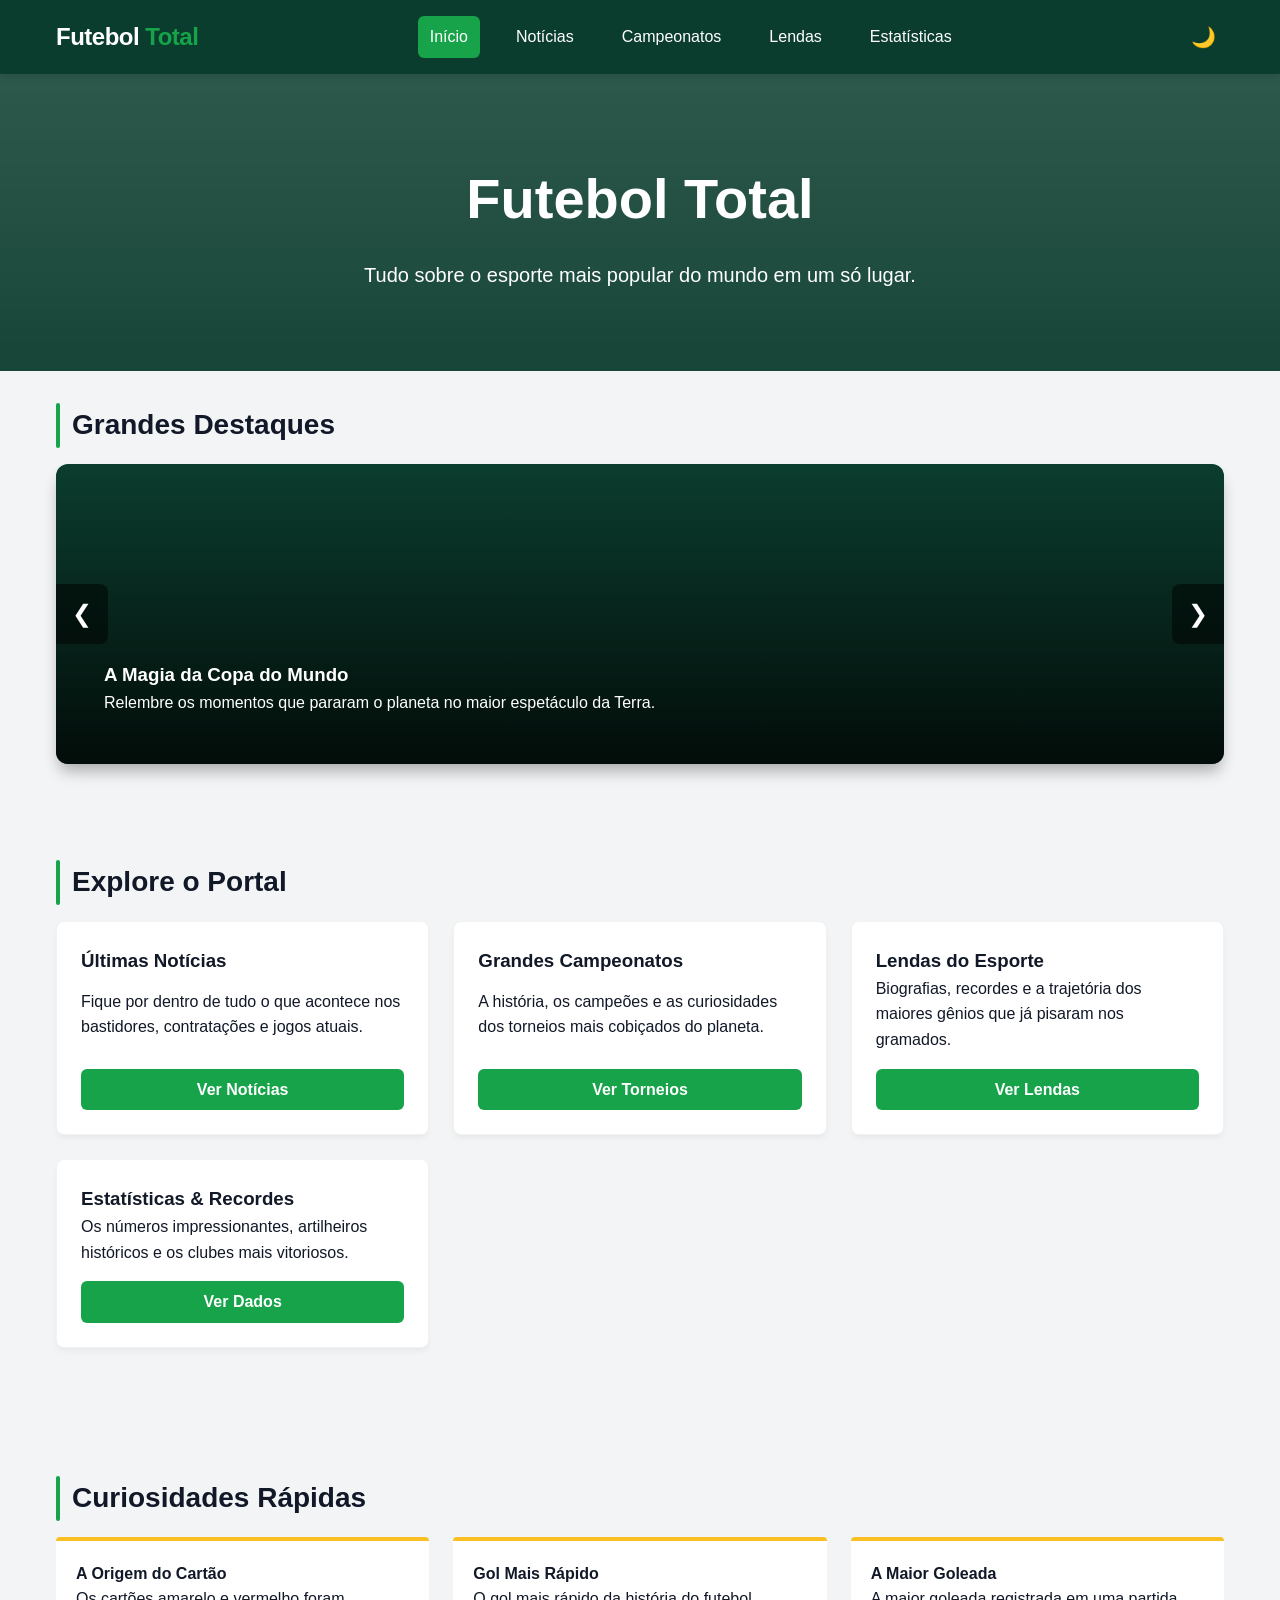
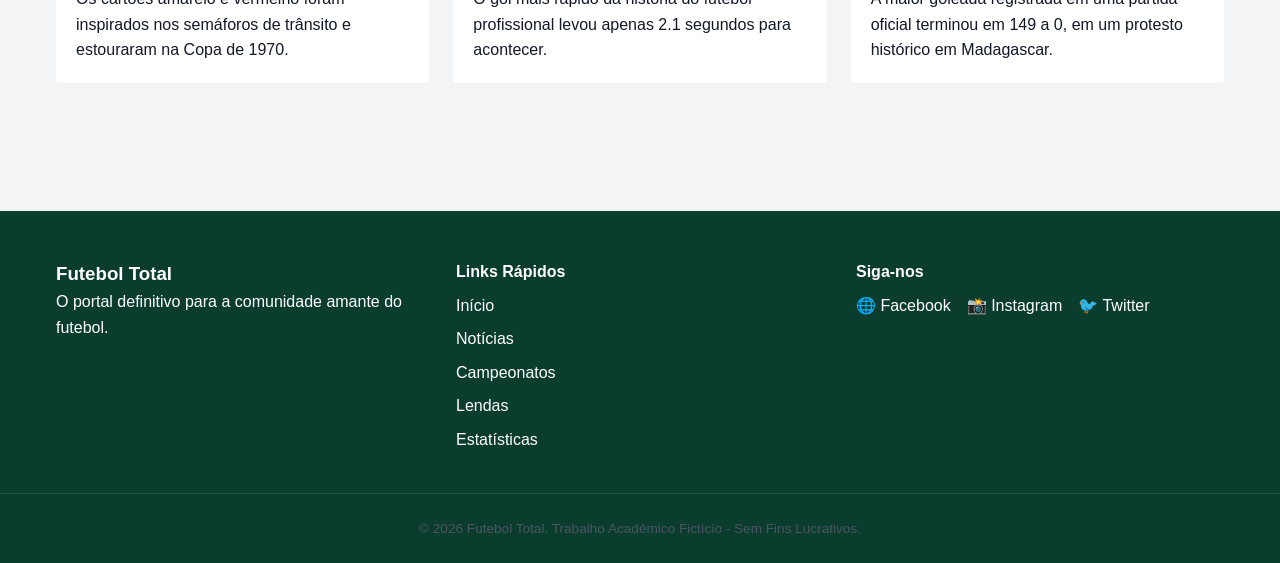
==== index.html @ fcc427a7 "chore: estrutura inicial do projeto" ====
<!DOCTYPE html>
<html lang="pt-BR">
<head>
    <meta charset="UTF-8">
    <meta name="viewport" content="width=device-width, initial-scale=1.0">
    <title>Futebol Total - O Seu Portal do Futebol</title>
    <link rel="stylesheet" href="style.css">
</head>
<body>
    <header class="main-header">
        <div class="header-container">
            <a href="index.html" class="logo">Futebol <span>Total</span></a>
            <button class="menu-toggle" aria-label="Abrir Menu">☰</button>
            <nav class="nav-menu">
                <a href="index.html" class="active">Início</a>
                <a href="noticias.html">Notícias</a>
                <a href="campeonatos.html">Campeonatos</a>
                <a href="lendas.html">Lendas</a>
                <a href="estatisticas.html">Estatísticas</a>
            </nav>
            <button id="theme-toggle" class="theme-btn" aria-label="Mudar Tema">🌙</button>
        </div>
    </header>

    <main>
        <section class="hero">
            <div class="hero-content">
                <h1>Futebol Total</h1>
                <p>Tudo sobre o esporte mais popular do mundo em um só lugar.</p>
            </div>
        </section>

        <section class="carousel-section container">
            <h2 class="section-title">Grandes Destaques</h2>
            <div class="carousel">
                <div class="carousel-container">
                    <div class="carousel-slide active">
                        <div class="slide-content">
                            <h3>A Magia da Copa do Mundo</h3>
                            <p>Relembre os momentos que pararam o planeta no maior espetáculo da Terra.</p>
                        </div>
                    </div>
                    <div class="carousel-slide">
                        <div class="slide-content">
                            <h3>A Evolução Tática</h3>
                            <p>Como os grandes treinadores mudaram a forma de jogar futebol nas últimas décadas.</p>
                        </div>
                    </div>
                    <div class="carousel-slide">
                        <div class="slide-content">
                            <h3>Os Novos Talentos</h3>
                            <p>Quem são os jovens que prometem dominar o cenário mundial nos próximos anos.</p>
                        </div>
                    </div>
                </div>
                <button class="carousel-btn prev">❮</button>
                <button class="carousel-btn next">❯</button>
            </div>
        </section>

        <section class="categories container">
            <h2 class="section-title">Explore o Portal</h2>
            <div class="grid-layout">
                <div class="card flex-card">
                    <h3>Últimas Notícias</h3>
                    <p>Fique por dentro de tudo o que acontece nos bastidores, contratações e jogos atuais.</p>
                    <a href="noticias.html" class="btn">Ver Notícias</a>
                </div>
                <div class="card flex-card">
                    <h3>Grandes Campeonatos</h3>
                    <p>A história, os campeões e as curiosidades dos torneios mais cobiçados do planeta.</p>
                    <a href="campeonatos.html" class="btn">Ver Torneios</a>
                </div>
                <div class="card flex-card">
                    <h3>Lendas do Esporte</h3>
                    <p>Biografias, recordes e a trajetória dos maiores gênios que já pisaram nos gramados.</p>
                    <a href="lendas.html" class="btn">Ver Lendas</a>
                </div>
                <div class="card flex-card">
                    <h3>Estatísticas & Recordes</h3>
                    <p>Os números impressionantes, artilheiros históricos e os clubes mais vitoriosos.</p>
                    <a href="estatisticas.html" class="btn">Ver Dados</a>
                </div>
            </div>
        </section>

        <section class="trivia-section container">
            <h2 class="section-title">Curiosidades Rápidas</h2>
            <div class="grid-layout">
                <div class="trivia-card">
                    <h4>A Origem do Cartão</h4>
                    <p>Os cartões amarelo e vermelho foram inspirados nos semáforos de trânsito e estouraram na Copa de 1970.</p>
                </div>
                <div class="trivia-card">
                    <h4>Gol Mais Rápido</h4>
                    <p>O gol mais rápido da história do futebol profissional levou apenas 2.1 segundos para acontecer.</p>
                </div>
                <div class="trivia-card">
                    <h4>A Maior Goleada</h4>
                    <p>A maior goleada registrada em uma partida oficial terminou em 149 a 0, em um protesto histórico em Madagascar.</p>
                </div>
            </div>
        </section>
    </main>

    <footer class="main-footer">
        <div class="footer-container">
            <div class="footer-info">
                <h3>Futebol Total</h3>
                <p>O portal definitivo para a comunidade amante do futebol.</p>
            </div>
            <div class="footer-links">
                <h4>Links Rápidos</h4>
                <ul>
                    <li><a href="index.html">Início</a></li>
                    <li><a href="noticias.html">Notícias</a></li>
                    <li><a href="campeonatos.html">Campeonatos</a></li>
                    <li><a href="lendas.html">Lendas</a></li>
                    <li><a href="estatisticas.html">Estatísticas</a></li>
                </ul>
            </div>
            <div class="footer-social">
                <h4>Siga-nos</h4>
                <div class="social-icons">
                    <a href="#">🌐 Facebook</a>
                    <a href="#">📸 Instagram</a>
                    <a href="#">🐦 Twitter</a>
                </div>
            </div>
        </div>
        <div class="footer-bottom">
            <p>&copy; 2026 Futebol Total. Trabalho Acadêmico Fictício - Sem Fins Lucrativos.</p>
        </div>
    </footer>

    <button id="back-to-top" title="Voltar ao Topo">↑</button>

    <script src="js/script.js"></script>
</body>
</html>
---- style.css ----
/* ==========================================================================
   RESET & VARIÁVEIS DO SISTEMA
   ========================================================================== */
:root {
    --primary: #0B3D2E;
    --accent: #16A34A;
    --bg-light: #F3F4F6;
    --bg-card: #FFFFFF;
    --text-main: #111827;
    --text-muted: #4B5563;
    --gold: #FBBF24;
    --white: #FFFFFF;
    --transition: all 0.3s ease;
}

[data-theme="dark"] {
    --primary: #052219;
    --accent: #22C55E;
    --bg-light: #0F172A;
    --bg-card: #1E293B;
    --text-main: #F8FAFC;
    --text-muted: #94A3B8;
}

* {
    box-sizing: border-box;
    margin: 0;
    padding: 0;
}

body {
    font-family: -apple-system, BlinkMacSystemFont, "Segoe UI", Roboto, Helvetica, Arial, sans-serif;
    background-color: var(--bg-light);
    color: var(--text-main);
    line-height: 1.6;
    transition: var(--transition);
}

a {
    color: inherit;
    text-decoration: none;
}

.container {
    max-width: 1200px;
    margin: 0 auto;
    padding: 2rem 1rem;
}

/* ==========================================================================
   HEADER & NAVBAR
   ========================================================================== */
.main-header {
    background-color: var(--primary);
    color: var(--white);
    position: sticky;
    top: 0;
    z-index: 1000;
    box-shadow: 0 4px 6px -1px rgba(0,0,0,0.1);
}

.header-container {
    max-width: 1200px;
    margin: 0 auto;
    padding: 1rem;
    display: flex;
    justify-content: space-between;
    align-items: center;
}

.logo {
    font-size: 1.5rem;
    font-weight: 800;
    letter-spacing: -0.5px;
}

.logo span {
    color: var(--accent);
}

.nav-menu {
    display: flex;
    gap: 1.5rem;
}

.nav-menu a {
    font-weight: 500;
    font-size: 1rem;
    padding: 0.5rem 0.75rem;
    border-radius: 0.375rem;
    transition: var(--transition);
}

.nav-menu a:hover, .nav-menu a.active {
    background-color: var(--accent);
    color: var(--white);
}

.theme-btn {
    background: none;
    border: none;
    font-size: 1.25rem;
    cursor: pointer;
    padding: 0.5rem;
    border-radius: 50%;
    transition: var(--transition);
}

.menu-toggle {
    display: none;
    background: none;
    border: none;
    color: var(--white);
    font-size: 1.5rem;
    cursor: pointer;
}

/* ==========================================================================
   HERO & CARROSSEL
   ========================================================================== */
.hero {
    background: linear-gradient(rgba(11, 61, 46, 0.85), rgba(11, 61, 46, 0.95)), repeating-linear-gradient(45deg, transparent, transparent 20px, rgba(255,255,255,0.02) 20px, rgba(255,255,255,0.02) 40px);
    color: var(--white);
    text-align: center;
    padding: 5rem 1rem;
}

.hero h1 {
    font-size: 3.5rem;
    font-weight: 900;
    margin-bottom: 1rem;
}

.hero p {
    font-size: 1.25rem;
    max-width: 600px;
    margin: 0 auto;
}

.carousel-section {
    margin-top: -2rem;
}

.carousel {
    position: relative;
    background: var(--primary);
    border-radius: 0.75rem;
    overflow: hidden;
    color: var(--white);
    box-shadow: 0 10px 15px -3px rgba(0, 0, 0, 0.3);
}

.carousel-container {
    display: flex;
    height: 300px;
}

.carousel-slide {
    min-width: 100%;
    display: none;
    align-items: flex-end;
    padding: 3rem;
    background: linear-gradient(transparent, rgba(0,0,0,0.8));
}

.carousel-slide.active {
    display: flex;
}

.carousel-btn {
    position: absolute;
    top: 50%;
    transform: translateY(-50%);
    background: rgba(0,0,0,0.5);
    border: none;
    color: white;
    padding: 1rem;
    cursor: pointer;
    font-size: 1.5rem;
    border-radius: 0 0.5rem 0.5rem 0;
}

.carousel-btn.next {
    right: 0;
    border-radius: 0.5rem 0 0 0.5rem;
}

/* ==========================================================================
   LAYOUT GRID & COMPONENTES CARDS
   ========================================================================== */
.section-title {
    font-size: 1.75rem;
    margin: 2rem 0 1rem;
    position: relative;
    padding-left: 1rem;
}

.section-title::before {
    content: '';
    position: absolute;
    left: 0;
    top: 0;
    bottom: 0;
    width: 4px;
    background-color: var(--accent);
    border-radius: 2px;
}

.grid-layout {
    display: grid;
    grid-template-columns: repeat(auto-fit, minmax(280px, 1fr));
    gap: 1.5rem;
    margin-bottom: 2rem;
}

.card {
    background-color: var(--bg-card);
    border-radius: 0.5rem;
    padding: 1.5rem;
    box-shadow: 0 4px 6px -1px rgba(0,0,0,0.05);
    transition: transform 0.2s ease, box-shadow 0.2s ease;
    border: 1px solid rgba(0,0,0,0.05);
}

.card:hover {
    transform: translateY(-4px);
    box-shadow: 0 10px 15px -3px rgba(0,0,0,0.1);
}

.flex-card {
    display: flex;
    flex-direction: column;
    justify-content: space-between;
}

.btn {
    display: inline-block;
    background-color: var(--accent);
    color: var(--white);
    padding: 0.5rem 1rem;
    border-radius: 0.375rem;
    text-align: center;
    font-weight: 600;
    margin-top: 1rem;
    transition: opacity 0.2s;
}

.btn:hover {
    opacity: 0.9;
}

/* ==========================================================================
   PÁGINAS ESPECÍFICAS
   ========================================================================== */
/* Notícias */
.search-container {
    margin: 1.5rem 0;
}

#search-input {
    width: 100%;
    padding: 0.75rem 1rem;
    border-radius: 0.5rem;
    border: 2px solid var(--primary);
    background-color: var(--bg-card);
    color: var(--text-main);
    font-size: 1rem;
}

.news-card {
    padding: 0;
    overflow: hidden;
}

.news-image-placeholder {
    height: 180px;
    background-color: var(--primary);
    opacity: 0.15;
    display: flex;
    align-items: center;
    justify-content: center;
    font-size: 4rem;
}

.news-content {
    padding: 1.25rem;
}

.news-date {
    font-size: 0.85rem;
    color: var(--text-muted);
    display: block;
    margin-bottom: 0.5rem;
}

/* Campeonatos */
.tournament-card {
    display: flex;
    gap: 1.5rem;
}

.tournament-badge {
    font-size: 3rem;
    align-self: flex-start;
}

.creation-year {
    color: var(--text-muted);
    font-size: 0.9rem;
    margin-bottom: 0.5rem;
}

.curiosity {
    background-color: var(--bg-light);
    padding: 0.75rem;
    border-left: 3px solid var(--gold);
    margin-top: 1rem;
    font-style: italic;
    font-size: 0.95rem;
}

/* Lendas */
.vertical-cards {
    grid-template-columns: 1fr;
}

.legend-card {
    display: flex;
    gap: 2rem;
    align-items: center;
}

.legend-avatar {
    font-size: 4rem;
    background: var(--bg-light);
    padding: 1.5rem;
    border-radius: 50%;
    min-width: 120px;
    text-align: center;
}

.bio {
    margin: 0.5rem 0;
}

.titles {
    font-size: 0.95rem;
    color: var(--accent);
}

.legend-curiosity {
    margin-top: 0.5rem;
    font-size: 0.9rem;
    color: var(--text-muted);
}

/* Estatísticas & Contadores */
.counters-grid {
    display: grid;
    grid-template-columns: repeat(auto-fit, minmax(200px, 1fr));
    gap: 1.5rem;
    text-align: center;
    margin: 2rem 0;
}

.counter-card {
    background: var(--primary);
    color: var(--white);
    padding: 2rem;
    border-radius: 0.5rem;
}

.counter-number {
    font-size: 3rem;
    font-weight: 800;
    color: var(--gold);
}

.tables-section {
    display: grid;
    grid-template-columns: repeat(auto-fit, minmax(450px, 1fr));
    gap: 2rem;
    margin-top: 2rem;
}

.table-wrapper {
    background: var(--bg-card);
    padding: 1.5rem;
    border-radius: 0.5rem;
    overflow-x: auto;
}

table {
    width: 100%;
    border-collapse: collapse;
    margin-top: 1rem;
    text-align: left;
}

th, td {
    padding: 0.75rem 1rem;
    border-bottom: 1px solid var(--bg-light);
}

th {
    background-color: var(--primary);
    color: var(--white);
}

/* Curiosidades Home */
.trivia-card {
    background-color: var(--bg-card);
    border-top: 4px solid var(--gold);
    padding: 1.25rem;
    border-radius: 0.25rem;
}

/* ==========================================================================
   FOOTER
   ========================================================================== */
.main-footer {
    background-color: var(--primary);
    color: var(--white);
    margin-top: 4rem;
    padding-top: 3rem;
}

.footer-container {
    max-width: 1200px;
    margin: 0 auto;
    padding: 0 1rem;
    display: grid;
    grid-template-columns: repeat(auto-fit, minmax(200px, 1fr));
    gap: 2rem;
}

.footer-links ul {
    list-style: none;
    margin-top: 0.5rem;
}

.footer-links li {
    margin-bottom: 0.5rem;
}

.footer-links a:hover {
    color: var(--accent);
}

.social-icons {
    display: flex;
    gap: 1rem;
    margin-top: 0.5rem;
}

.footer-bottom {
    text-align: center;
    padding: 1.5rem;
    margin-top: 2rem;
    border-top: 1px solid rgba(255,255,255,0.1);
    font-size: 0.85rem;
    color: var(--text-muted);
}

/* Componente Voltar ao Topo */
#back-to-top {
    position: fixed;
    bottom: 20px;
    right: -60px;
    background-color: var(--accent);
    color: white;
    border: none;
    padding: 0.75rem 1rem;
    border-radius: 0.25rem;
    cursor: pointer;
    transition: right 0.4s ease;
    z-index: 999;
}

#back-to-top.show {
    right: 20px;
}

.hidden { display: none !important; }
.text-center { text-align: center; }

/* ==========================================================================
   RESPONSIVIDADE (MEDIA QUERIES)
   ========================================================================== */
@media (max-width: 768px) {
    .menu-toggle {
        display: block;
    }

    .nav-menu {
        display: none;
        flex-direction: column;
        position: absolute;
        top: 100%;
        left: 0;
        right: 0;
        background-color: var(--primary);
        padding: 1rem;
        box-shadow: 0 4px 6px rgba(0,0,0,0.1);
    }

    .nav-menu.open {
        display: flex;
    }

    .hero h1 {
        font-size: 2.5rem;
    }

    .legend-card {
        flex-direction: column;
        text-align: center;
    }

    .tables-section {
        grid-template-columns: 1fr;
    }
}
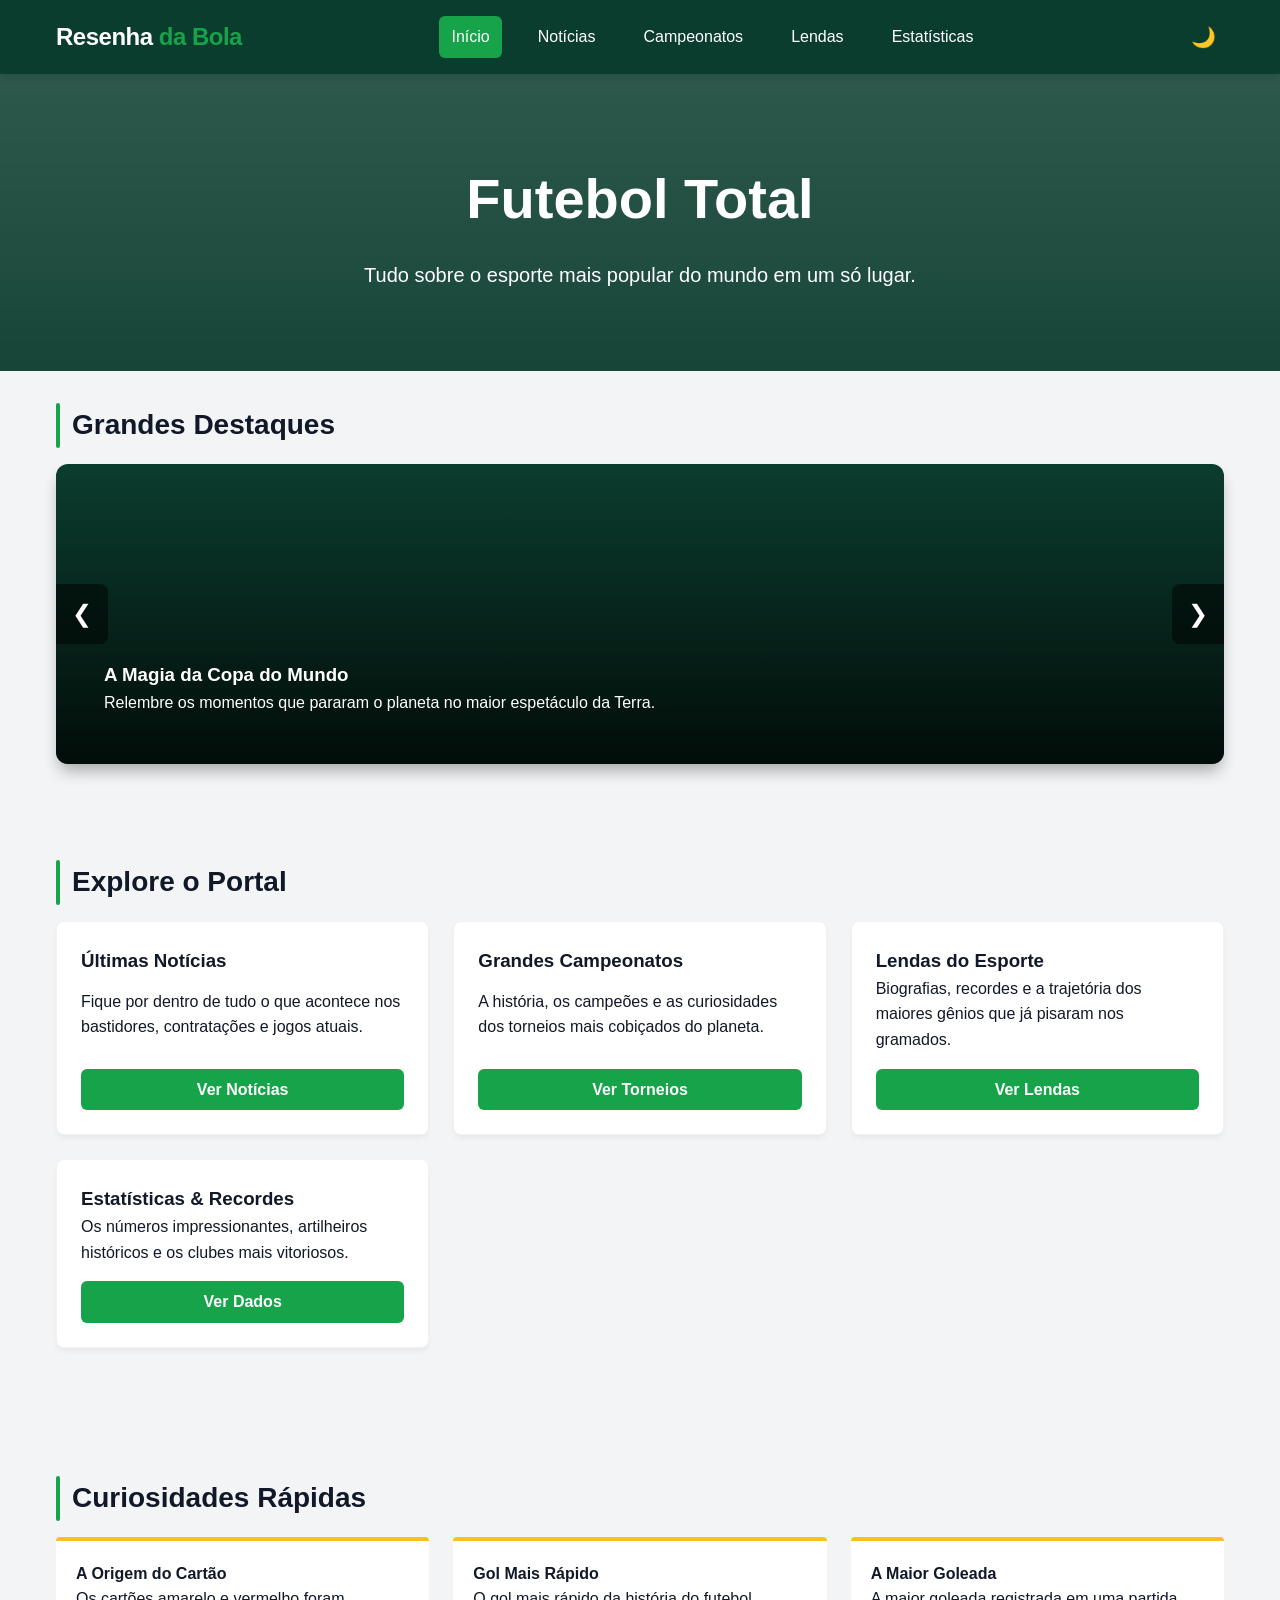
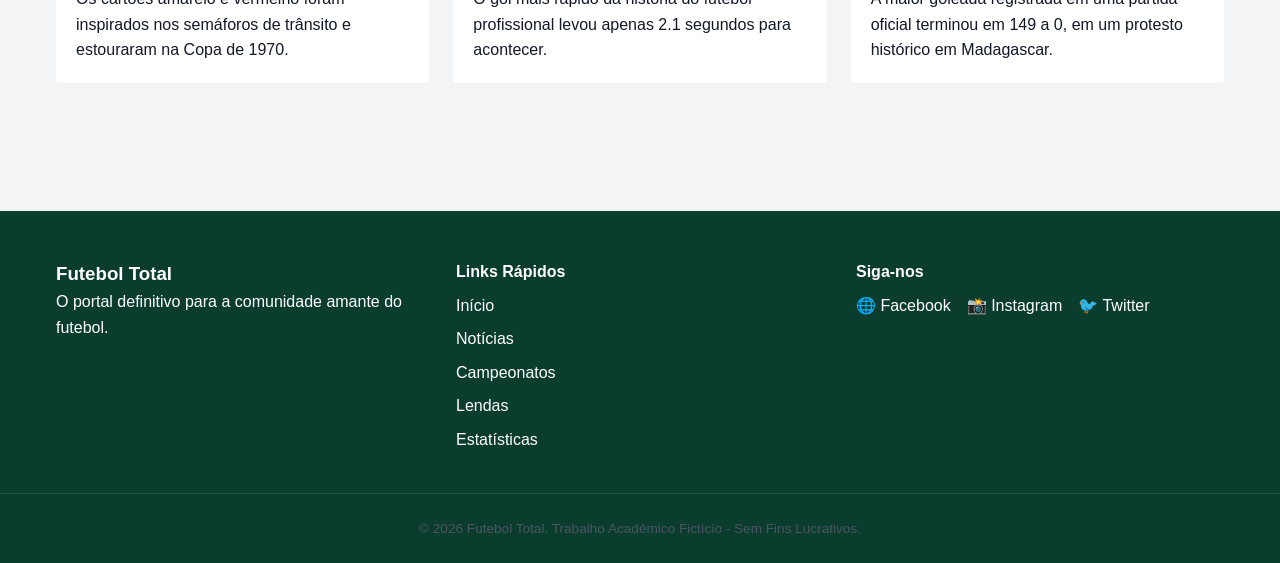
==== commit 5262d505: "Modificando o título do site e adcionando o JavaScript" ====
--- a/index.html
+++ b/index.html
@@ -3,13 +3,13 @@
 <head>
     <meta charset="UTF-8">
     <meta name="viewport" content="width=device-width, initial-scale=1.0">
-    <title>Futebol Total - O Seu Portal do Futebol</title>
+    <title>Resenha da Bola - O Seu Portal do Futebol</title>
     <link rel="stylesheet" href="style.css">
 </head>
 <body>
     <header class="main-header">
         <div class="header-container">
-            <a href="index.html" class="logo">Futebol <span>Total</span></a>
+            <a href="index.html" class="logo">Resenha <span>da Bola</span></a>
             <button class="menu-toggle" aria-label="Abrir Menu">☰</button>
             <nav class="nav-menu">
                 <a href="index.html" class="active">Início</a>
--- a/style.css
+++ b/style.css
@@ -331,12 +331,18 @@
 }
 
 .legend-avatar {
-    font-size: 4rem;
-    background: var(--bg-light);
-    padding: 1.5rem;
+    width: 120px;
+    height: 120px;
     border-radius: 50%;
-    min-width: 120px;
-    text-align: center;
+    overflow: hidden;
+    border: 3px solid var(--accent);
+    flex-shrink: 0;
+}
+
+.legend-avatar img{
+    width:100%;
+    height:100%;
+    object-fit:cover;
 }
 
 .bio {
@@ -520,4 +526,24 @@
     .tables-section {
         grid-template-columns: 1fr;
     }
+}
+.titles-box{
+    margin-top:15px;
+    background:var(--bg-light);
+    padding:12px;
+    border-radius:10px;
+}
+
+.titles-box h4{
+    color:var(--accent);
+    margin-bottom:10px;
+}
+
+.titles-list{
+    list-style:none;
+}
+
+.titles-list li{
+    padding:6px 0;
+    border-bottom:1px solid rgba(255,255,255,0.1);
 }
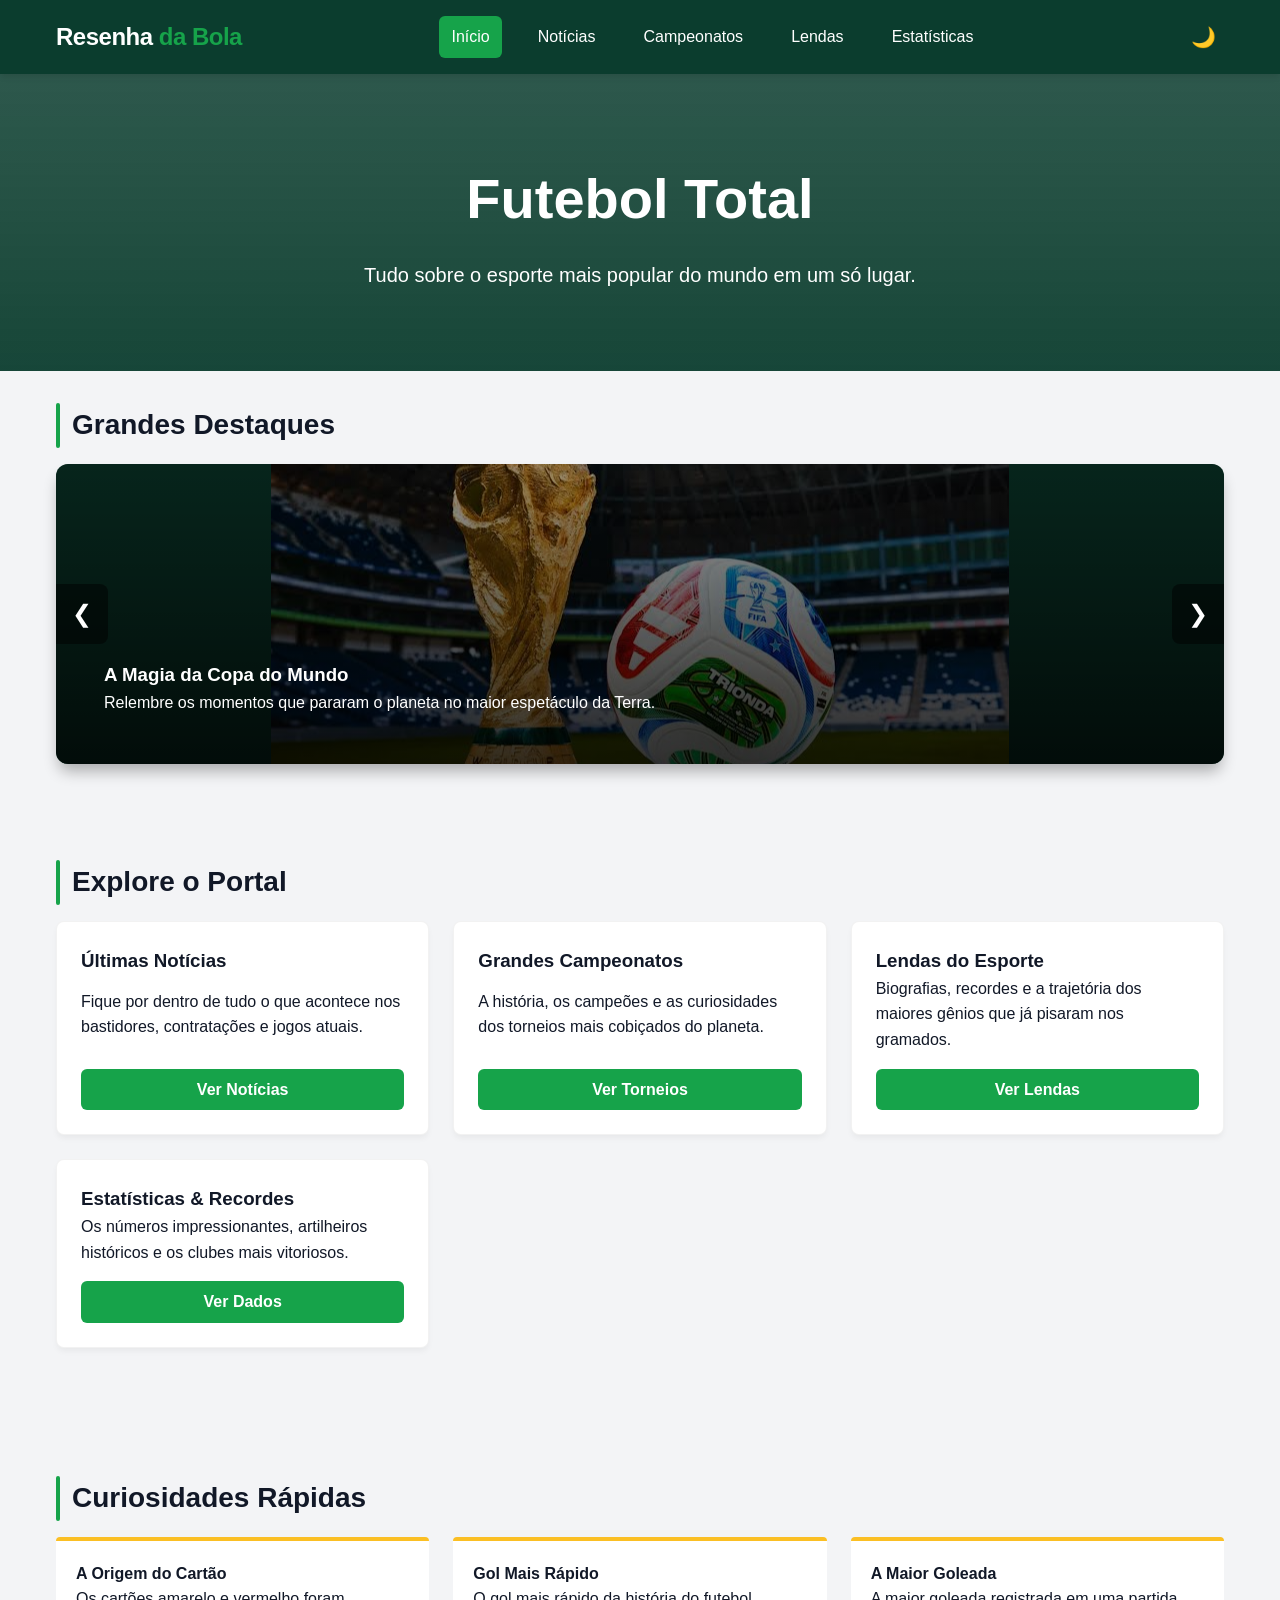
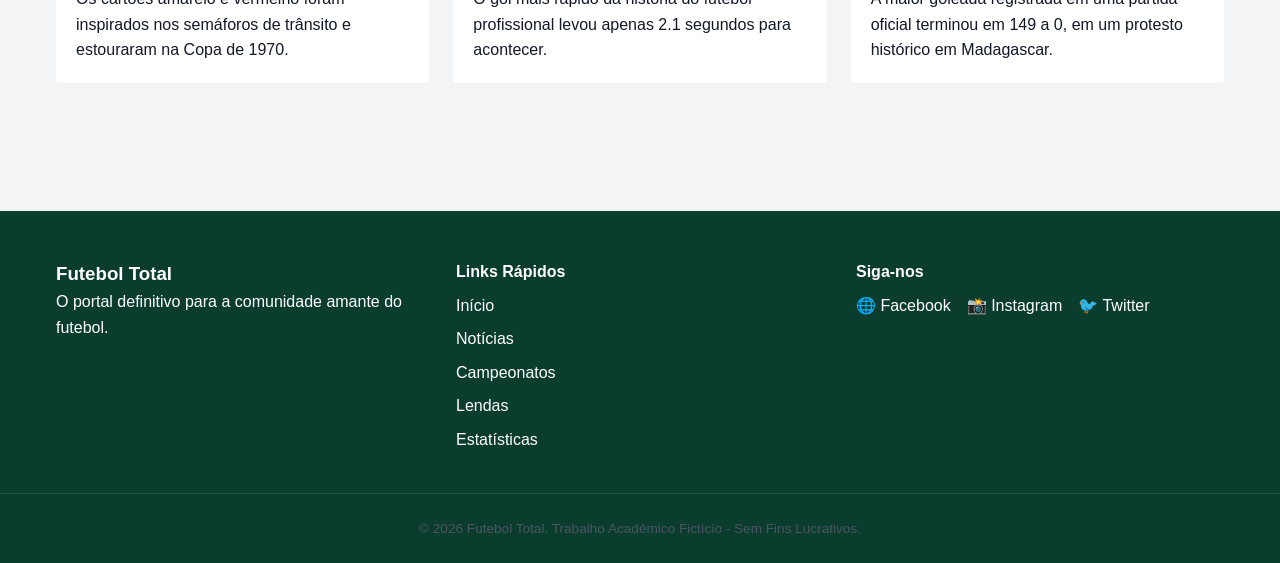
==== commit 524f615d: "Adicionando imagens ao carrosel do home" ====
--- a/index.html
+++ b/index.html
@@ -29,24 +29,29 @@
                 <p>Tudo sobre o esporte mais popular do mundo em um só lugar.</p>
             </div>
         </section>
-
+        
         <section class="carousel-section container">
             <h2 class="section-title">Grandes Destaques</h2>
             <div class="carousel">
                 <div class="carousel-container">
-                    <div class="carousel-slide active">
+                    <!-- Slide 1 -->
+                    <div class="carousel-slide active" style="background-image: linear-gradient(rgba(0,0,0,0.4), rgba(0,0,0,0.8)), url('imagens/copa.jpg');">
                         <div class="slide-content">
                             <h3>A Magia da Copa do Mundo</h3>
                             <p>Relembre os momentos que pararam o planeta no maior espetáculo da Terra.</p>
                         </div>
                     </div>
-                    <div class="carousel-slide">
+                    
+                    <!-- Slide 2 -->
+                    <div class="carousel-slide" style="background-image: linear-gradient(rgba(0,0,0,0.4), rgba(0,0,0,0.8)), url('imagens/Esquema-tatico-de-vendas-televendas-cobranca.jpg');">
                         <div class="slide-content">
                             <h3>A Evolução Tática</h3>
                             <p>Como os grandes treinadores mudaram a forma de jogar futebol nas últimas décadas.</p>
                         </div>
                     </div>
-                    <div class="carousel-slide">
+
+                    <!-- Slide 3 -->
+                    <div class="carousel-slide" style="background-image: linear-gradient(rgba(0,0,0,0.4), rgba(0,0,0,0.8)), url('imagens/37543b78-9ab7-4645-9b14-e1825a8aa7e4.jpg');">
                         <div class="slide-content">
                             <h3>Os Novos Talentos</h3>
                             <p>Quem são os jovens que prometem dominar o cenário mundial nos próximos anos.</p>
--- a/style.css
+++ b/style.css
@@ -160,7 +160,11 @@
     display: none;
     align-items: flex-end;
     padding: 3rem;
-    background: linear-gradient(transparent, rgba(0,0,0,0.8));
+    
+    /* Propriedades para a imagem ocupar todo o card sem distorcer */
+    
+    background-position: center;
+    background-repeat: no-repeat;
 }
 
 .carousel-slide.active {
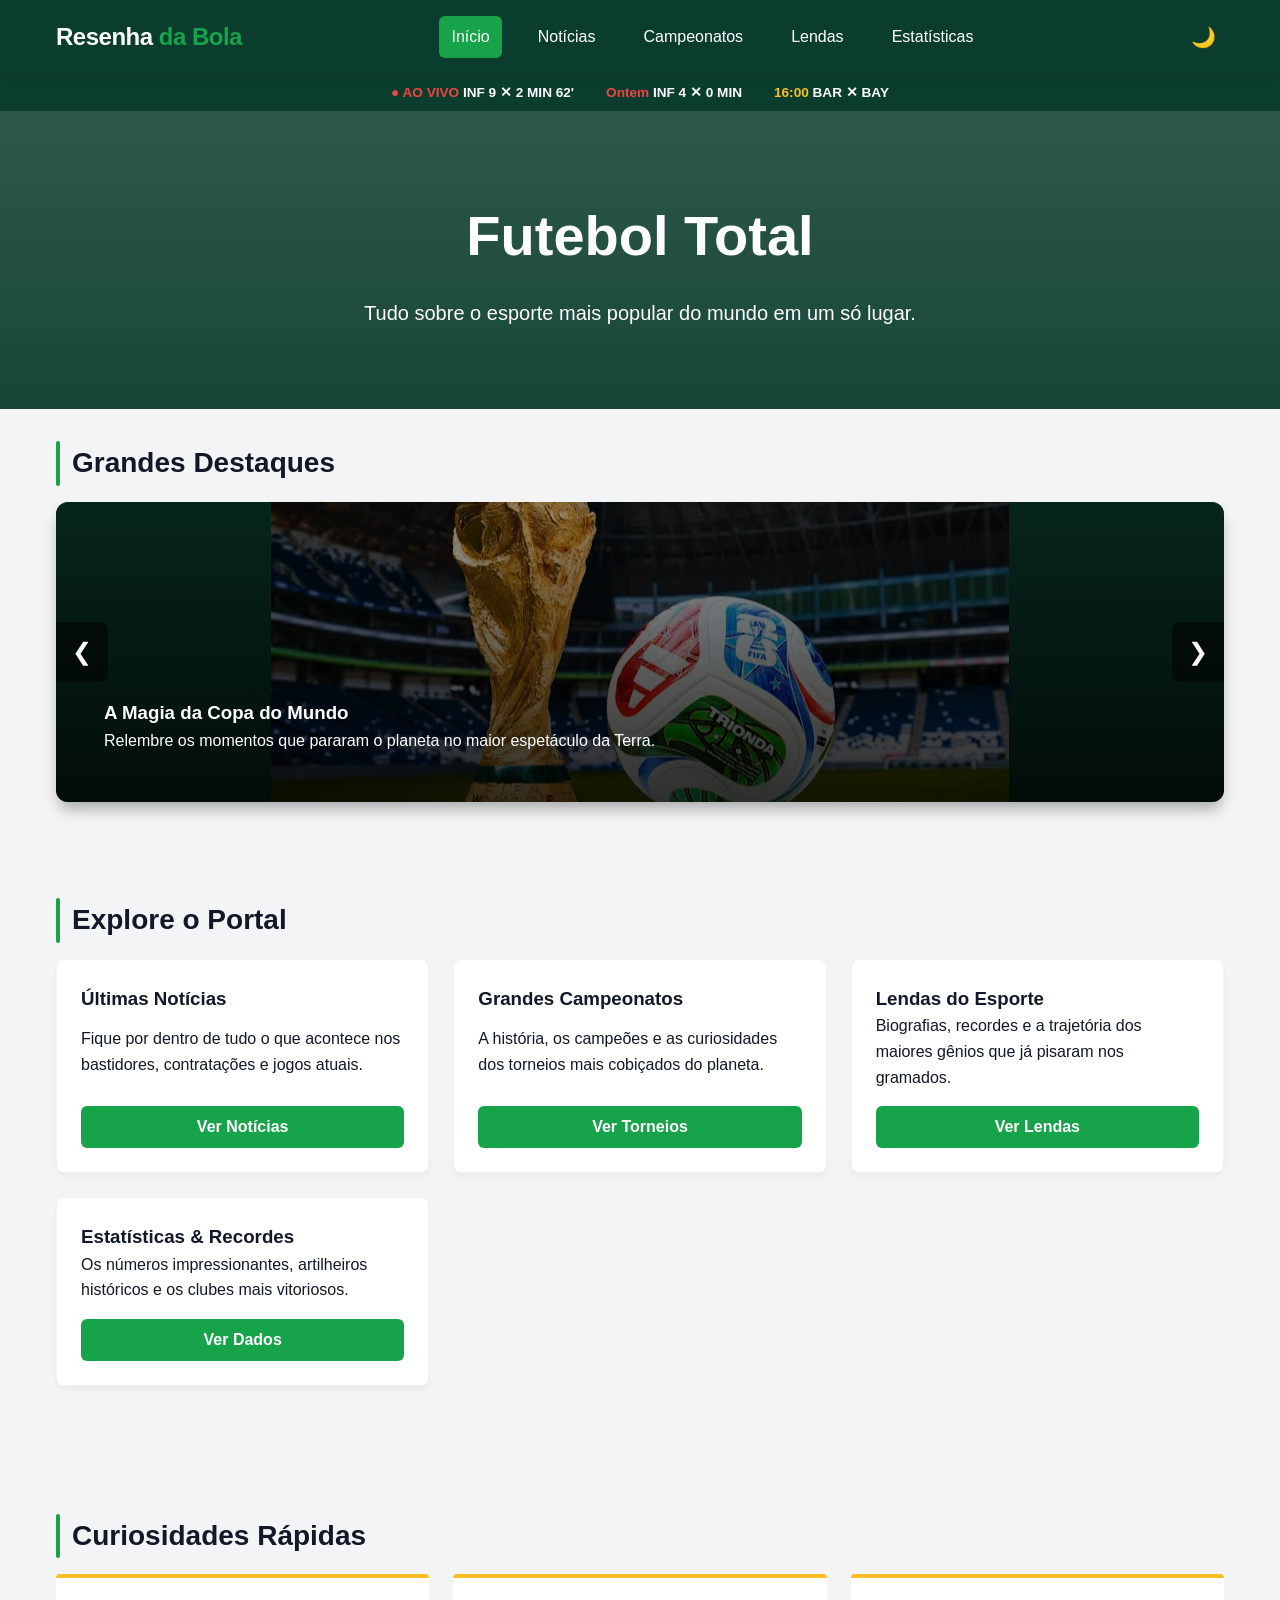
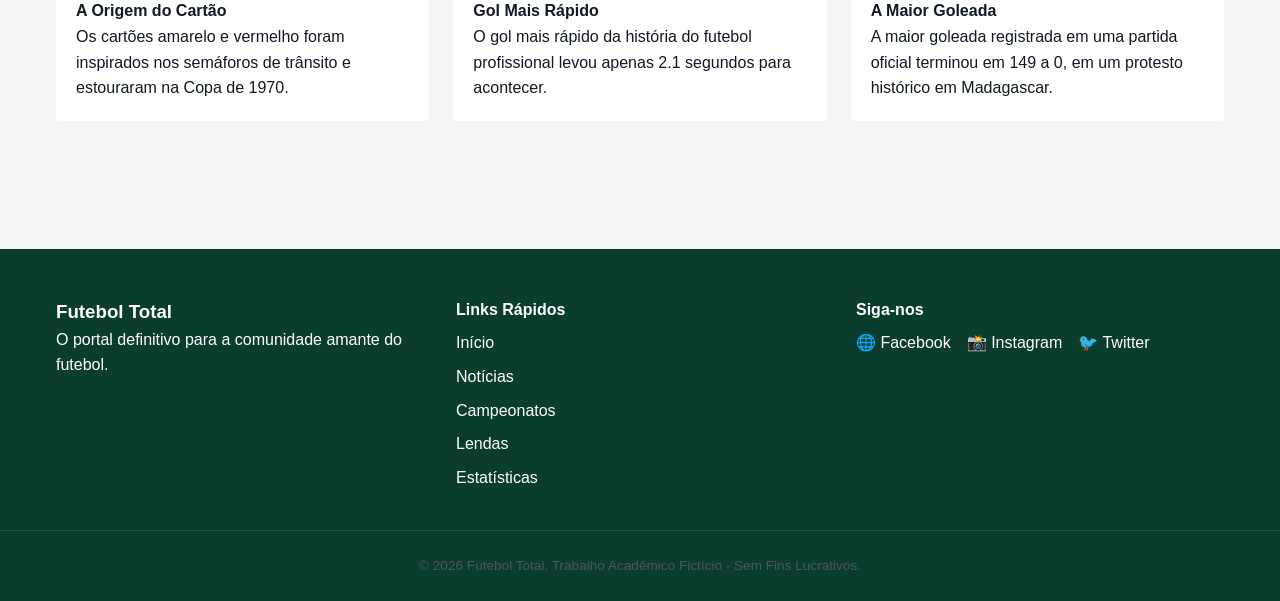
==== commit 0cf9ff09: "Adicionando painel de jogos no home" ====
--- a/index.html
+++ b/index.html
@@ -21,7 +21,23 @@
             <button id="theme-toggle" class="theme-btn" aria-label="Mudar Tema">🌙</button>
         </div>
     </header>
-
+    <div class="live-ticker">
+    <div class="ticker-wrapper">
+        <div class="ticker-item live">
+            <span class="badge-live">● AO VIVO</span>
+            <span class="teams">INF 9 ✕ 2 MIN</span>
+            <span class="match-time">62'</span>
+        </div>
+        <div class="ticker-item live">
+            <span class="badge-live">Ontem</span>
+            <span class="teams">INF 4 ✕ 0 MIN</span>
+        </div>
+        <div class="ticker-item">
+            <span class="badge-next">16:00</span>
+            <span class="teams">BAR ✕ BAY</span>
+        </div>
+    </div>
+</div>
     <main>
         <section class="hero">
             <div class="hero-content">
--- a/style.css
+++ b/style.css
@@ -114,6 +114,24 @@
     font-size: 1.5rem;
     cursor: pointer;
 }
+/* ==========================================================================
+   JOGOS
+   ========================================================================== */
+.live-ticker {
+    background-color: var(--primary);
+    color: var(--white);
+    padding: 0.5rem 0;
+    font-size: 0.85rem;
+    font-weight: bold;
+}
+.ticker-wrapper {
+    display: flex;
+    justify-content: center;
+    gap: 2rem;
+    flex-wrap: wrap;
+}
+.badge-live { color: #EF4444; }
+.badge-next { color: var(--gold); }
 
 /* ==========================================================================
    HERO & CARROSSEL
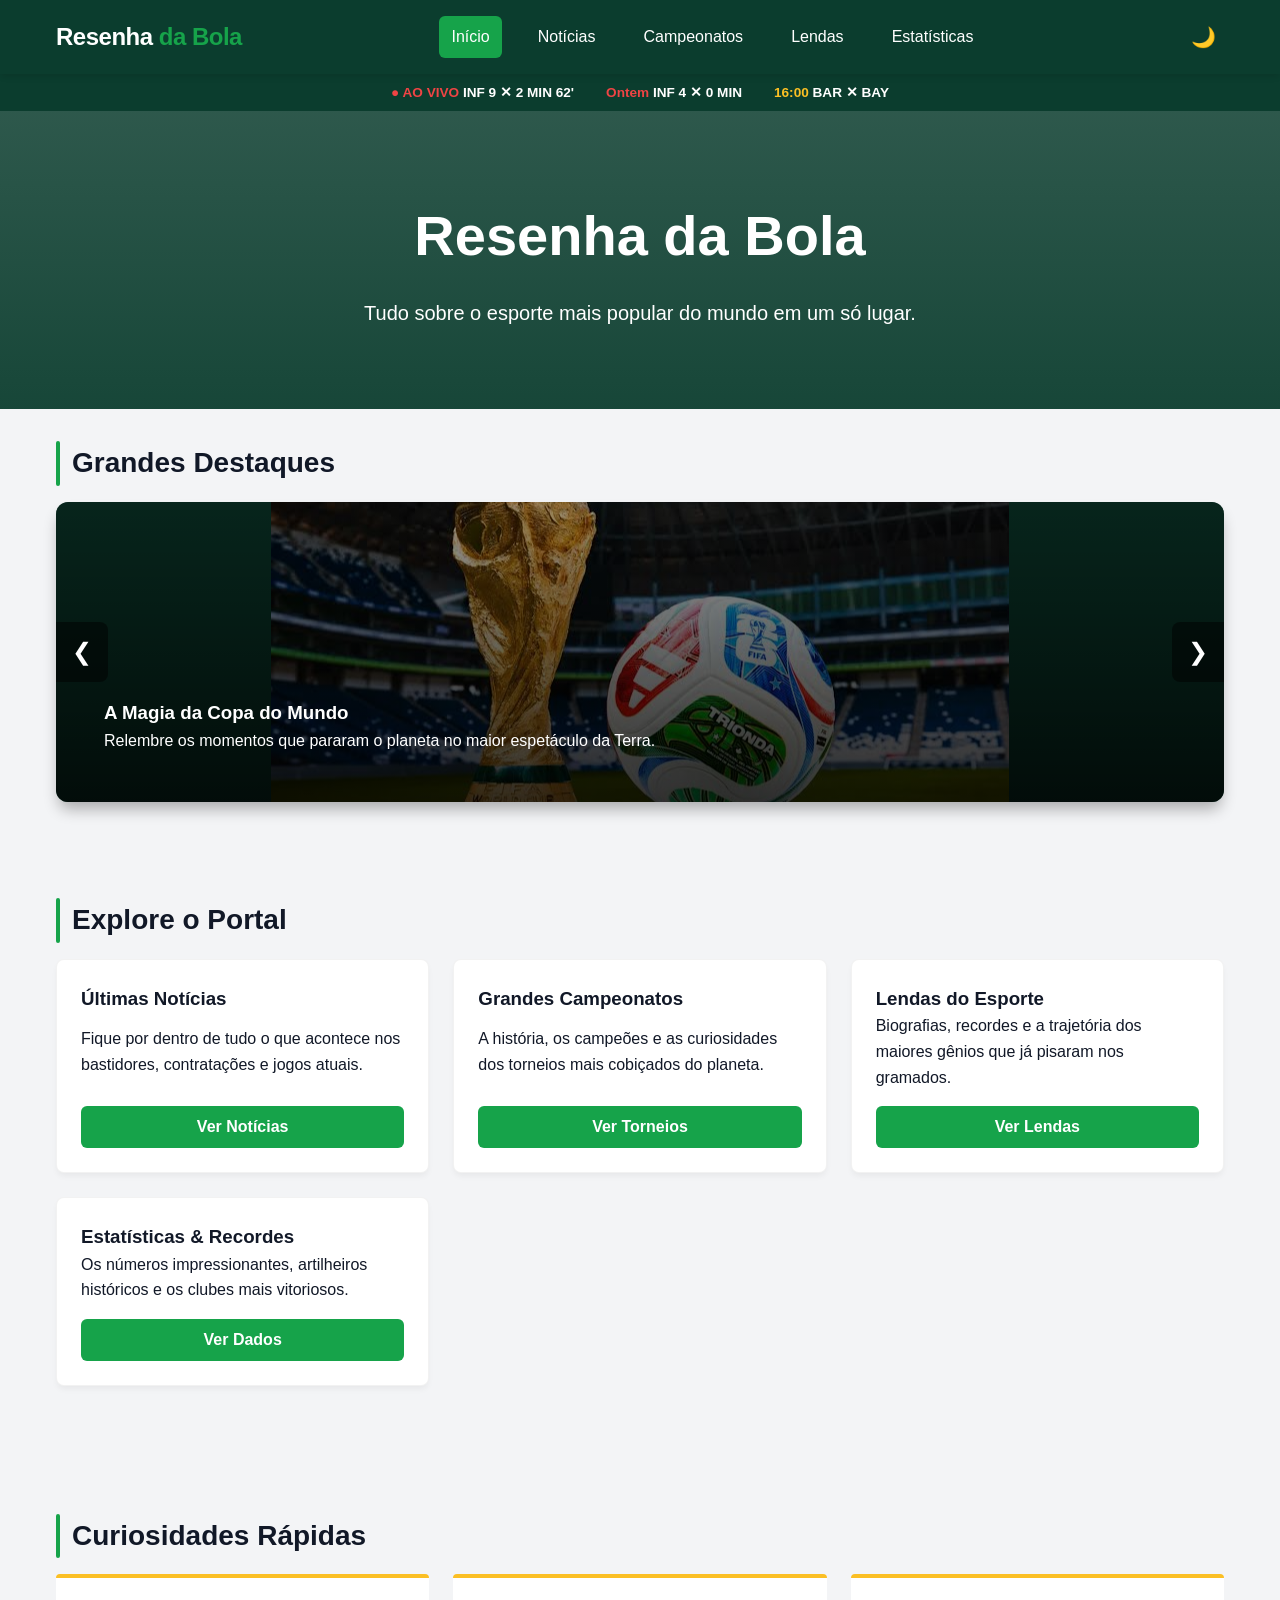
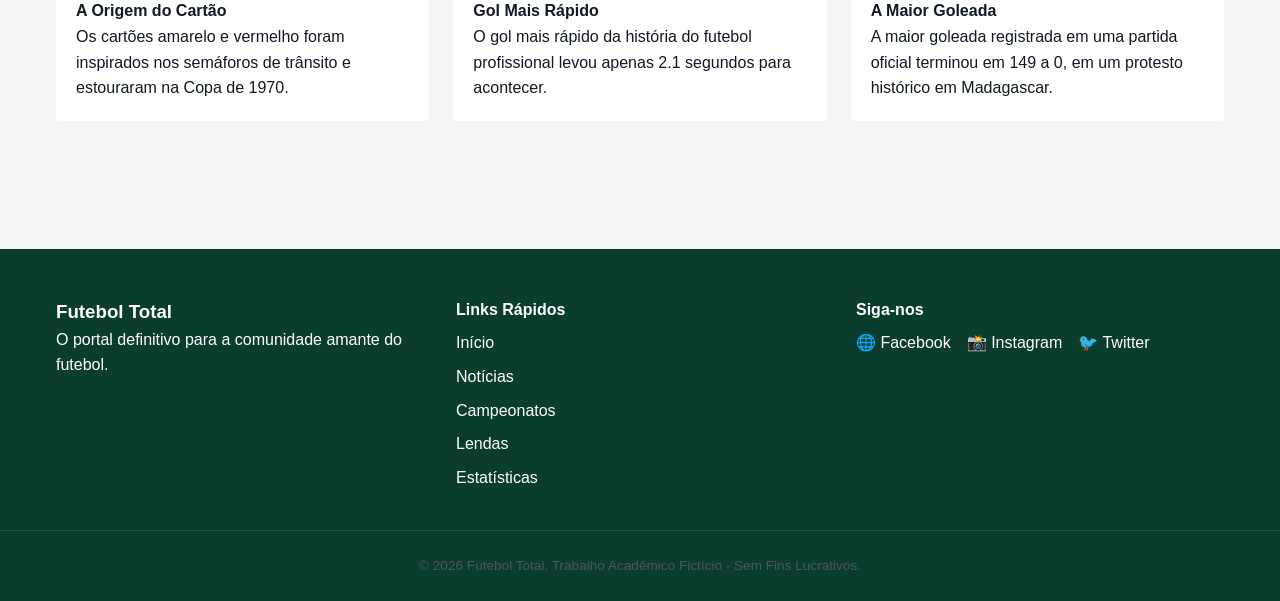
==== commit c6de368b: "Adicionando arquivos README E gitignore" ====
--- a/index.html
+++ b/index.html
@@ -41,7 +41,7 @@
     <main>
         <section class="hero">
             <div class="hero-content">
-                <h1>Futebol Total</h1>
+                <h1>Resenha da Bola</h1>
                 <p>Tudo sobre o esporte mais popular do mundo em um só lugar.</p>
             </div>
         </section>
--- a/style.css
+++ b/style.css
@@ -114,6 +114,80 @@
     font-size: 1.5rem;
     cursor: pointer;
 }
+
+.camp-hero {
+    background-image:
+        linear-gradient(rgba(11,61,46,0.82), rgba(11,61,46,0.93)),
+        url('https://images.unsplash.com/photo-1574629810360-7efbbe195018?w=1400&q=80');
+    background-size: cover;
+    background-position: center top;
+}
+.hero-small { padding: 3rem 1rem; }
+
+.camp-hero {
+            background-image:
+                linear-gradient(rgba(11,61,46,0.82), rgba(11,61,46,0.93)),
+                url('https://images.unsplash.com/photo-1574629810360-7efbbe195018?w=1400&q=80');
+            background-size: cover;
+            background-position: center top;
+        }
+        .hero-small { padding: 3rem 1rem; }
+
+        .filter-bar {
+            display: flex;
+            flex-wrap: wrap;
+            gap: 0.75rem;
+            margin: 1.5rem 0 0;
+        }
+        .filter-btn {
+            background: var(--bg-card);
+            border: 2px solid var(--primary);
+            color: var(--text-main);
+            padding: 0.5rem 1.25rem;
+            border-radius: 2rem;
+            font-size: 0.95rem;
+            font-weight: 600;
+            cursor: pointer;
+            transition: var(--transition);
+        }
+        .filter-btn:hover, .filter-btn.active {
+            background-color: var(--accent);
+            border-color: var(--accent);
+            color: #fff;
+        }
+
+        .tournament-card {
+            flex-direction: column !important;
+            gap: 1rem;
+            align-items: flex-start !important;
+        }
+        .tournament-badge {
+            width: 100%;
+            height: 150px;
+            display: flex;
+            align-items: center;
+            justify-content: center;
+            background: var(--bg-light);
+            border-radius: 0.5rem;
+            overflow: hidden;
+        }
+        .tournament-badge svg,
+        .tournament-badge img {
+            max-height: 120px;
+            max-width: 85%;
+            object-fit: contain;
+        }
+        .tournament-info { width: 100%; }
+        .tournament-info h3 { font-size: 1.2rem; margin: 0.25rem 0 0.5rem; }
+        .tournament-stats { display: flex; flex-wrap: wrap; gap: 0.5rem; margin-top: 0.75rem; }
+        .stat-tag {
+            background: var(--bg-light);
+            color: var(--text-muted);
+            font-size: 0.8rem;
+            padding: 0.3rem 0.75rem;
+            border-radius: 2rem;
+            font-weight: 500;
+        }
 /* ==========================================================================
    JOGOS
    ========================================================================== */
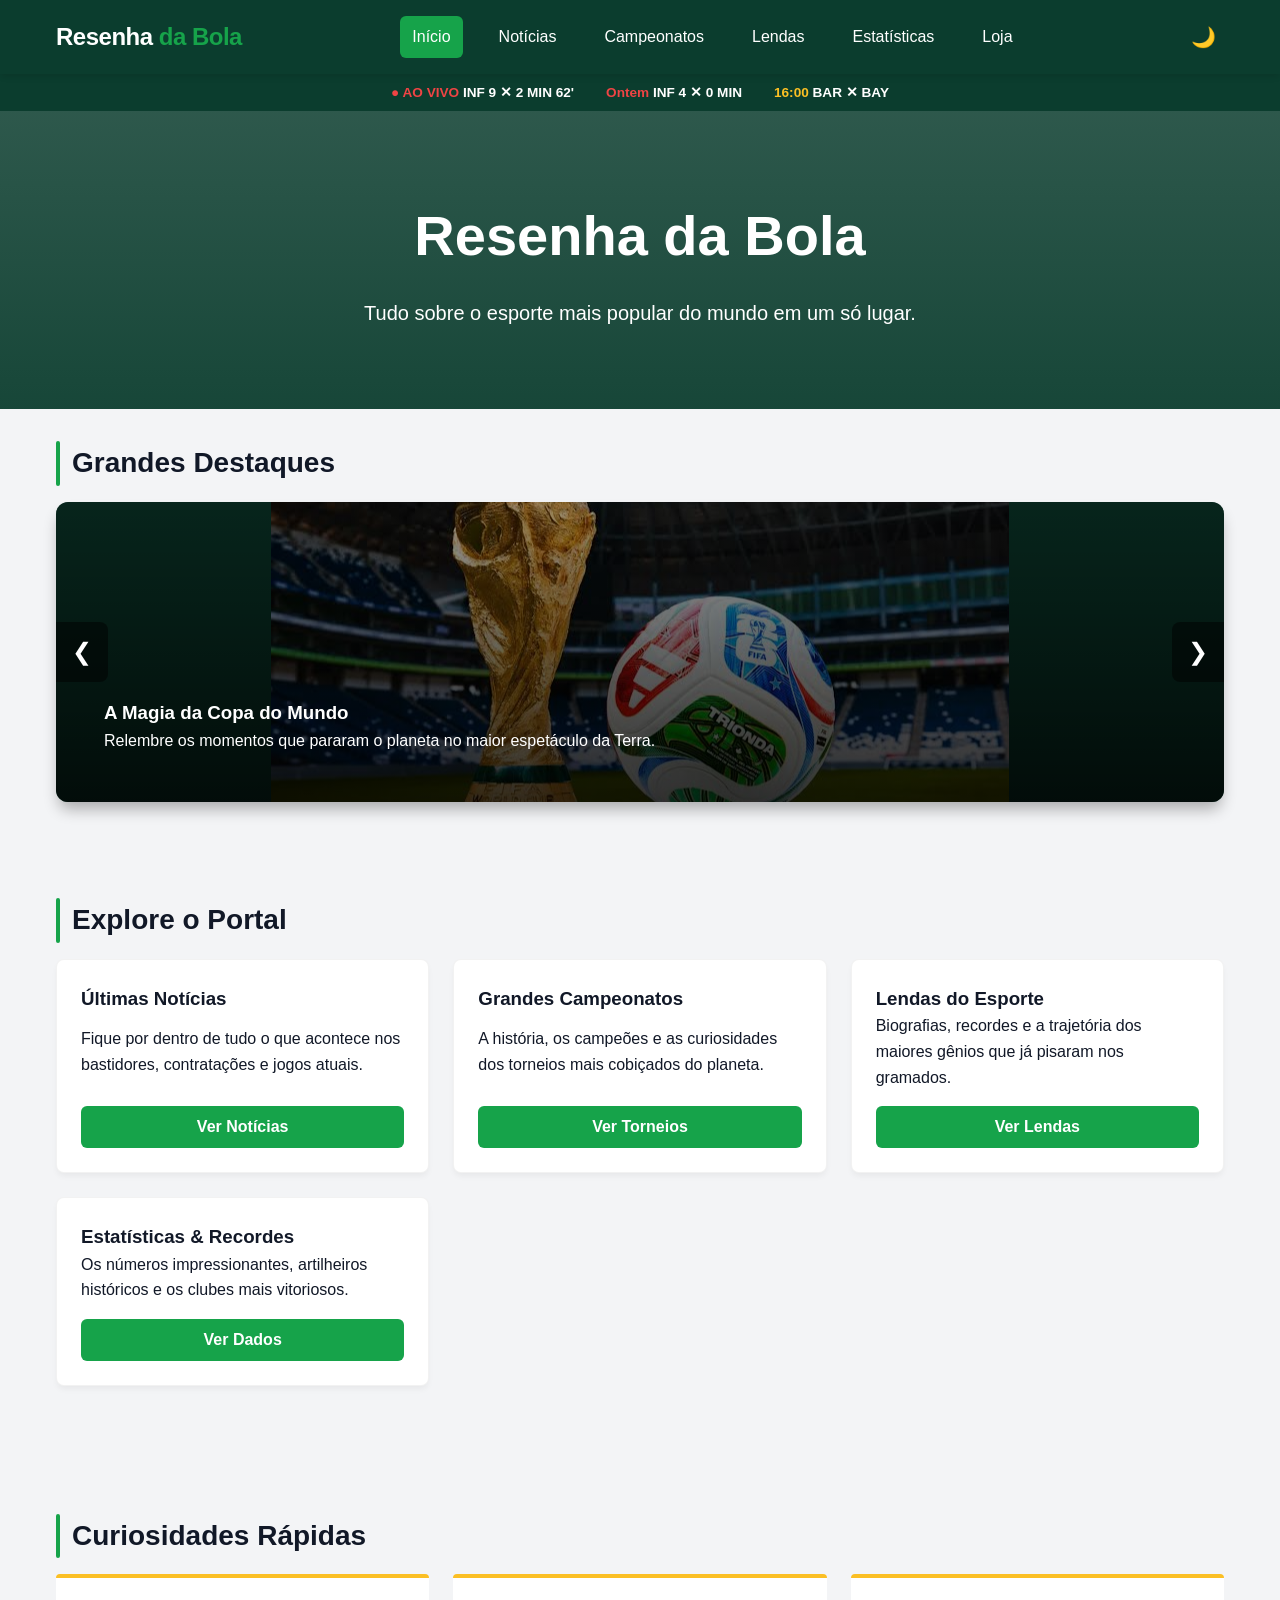
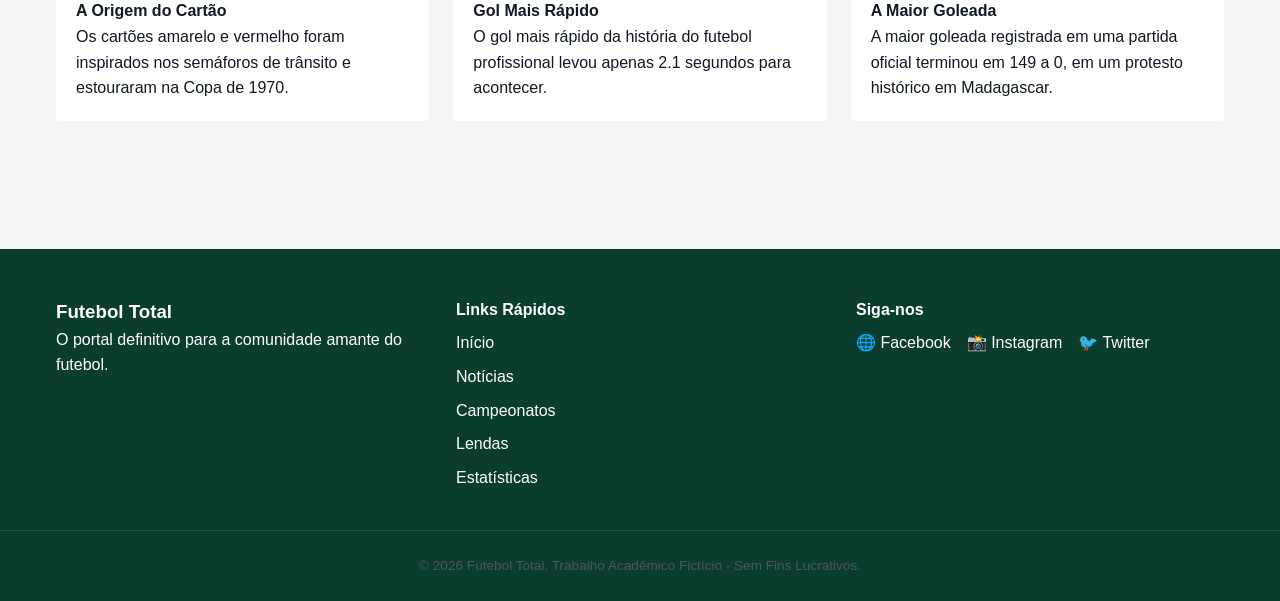
==== commit 473b8793: "COMMMIT DE ÁDSON: Adição da loja" ====
--- a/index.html
+++ b/index.html
@@ -17,6 +17,7 @@
                 <a href="campeonatos.html">Campeonatos</a>
                 <a href="lendas.html">Lendas</a>
                 <a href="estatisticas.html">Estatísticas</a>
+                <a href="loja.html">Loja</a>
             </nav>
             <button id="theme-toggle" class="theme-btn" aria-label="Mudar Tema">🌙</button>
         </div>
